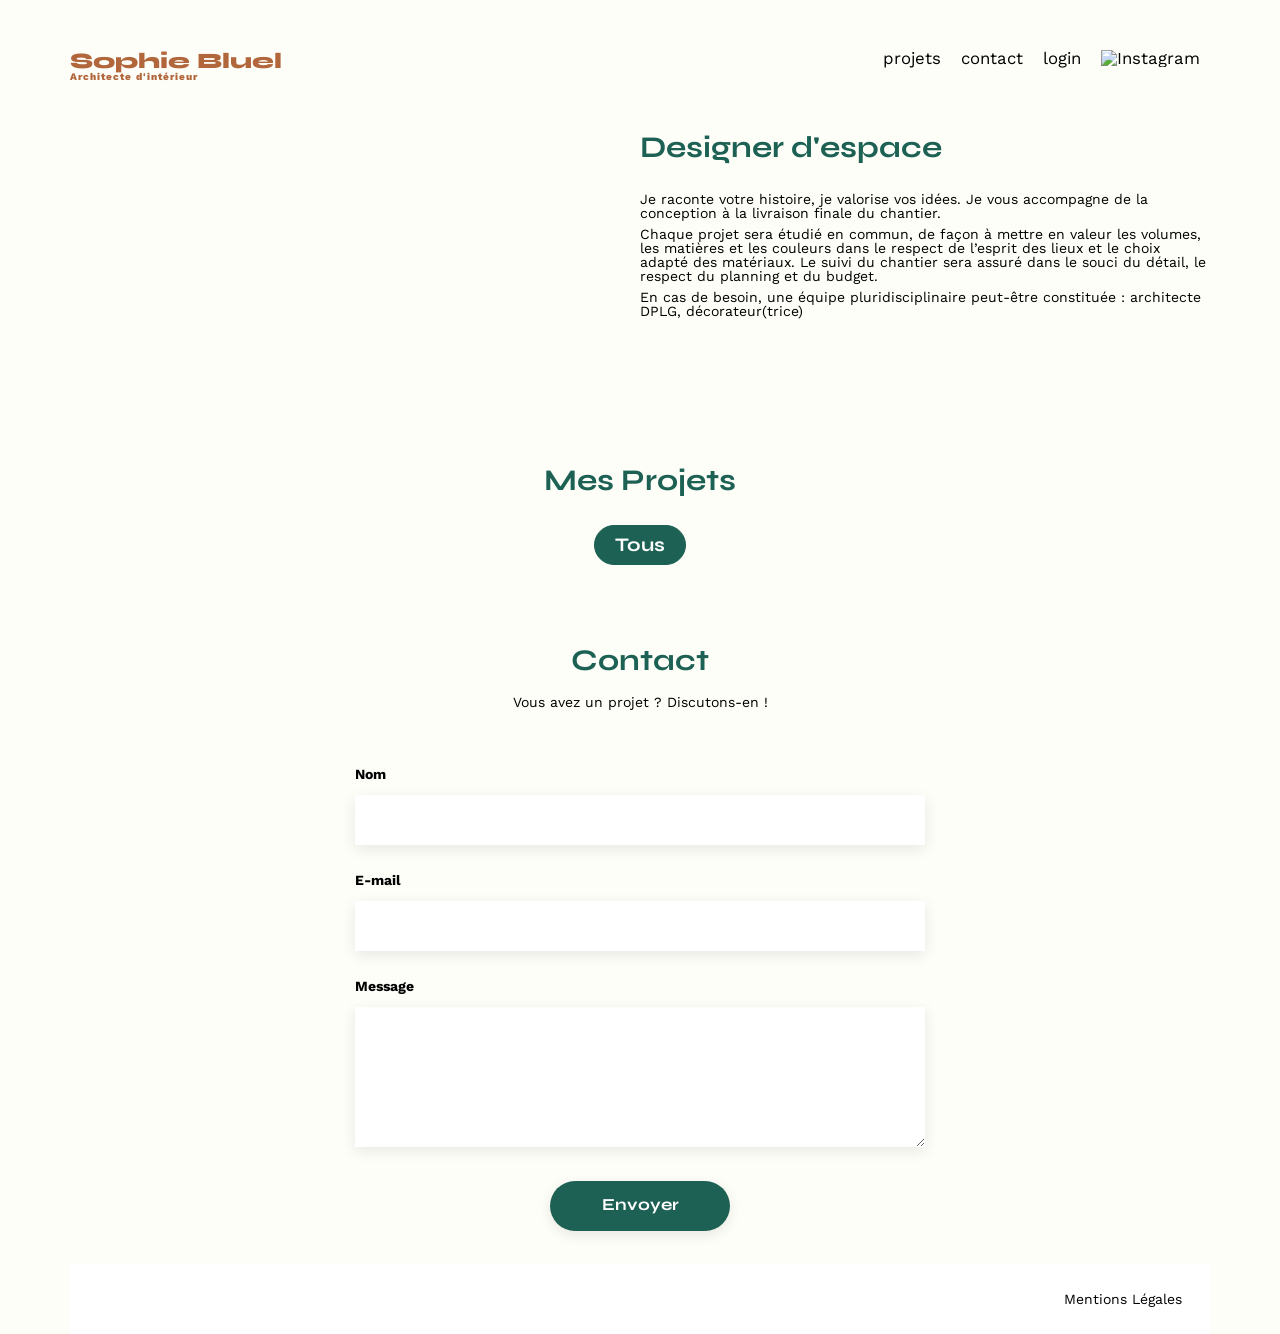
==== FrontEnd/index.html @ 00d51108 "Refactorisation de la page index.js : - Suppression d'une fonction en doublon. - Renommage de la fon" ====
<!DOCTYPE html>
<html lang="fr">

<head>
	<meta charset="UTF-8">
	<title>Sophie Bluel - Architecte d'intérieur</title>
	<meta name="viewport" content="width=device-width, initial-scale=1.0">
	<link rel="preconnect" href="https://fonts.googleapis.com">
	<link rel="preconnect" href="https://fonts.gstatic.com" crossorigin>
	<link href="https://fonts.googleapis.com/css2?family=Syne:wght@700;800&family=Work+Sans&display=swap"
		rel="stylesheet">
	<meta name="description" content="">
	<link rel="stylesheet" href="./assets/style.css">
	<script src="js/index.js" defer></script>
	<script src="js/modal.js" defer></script>
	<script src="https://kit.fontawesome.com/ea69997875.js" crossorigin="anonymous"></script>
</head>

<body>
	<header>
		<h1>Sophie Bluel <span>Architecte d'intérieur</span></h1>
		<nav>
			<ul>
				<li>projets</li>
				<li><a href="#contact">contact</a></li>
				<li class="log" id="login-link">login</li>
				<li><img src="./assets/icons/instagram.png" alt="Instagram"></li>
			</ul>
		</nav>
	</header>
	<main>
		<section id="introduction">
			<figure>
				<img src="./assets/images/sophie-bluel.png" alt="">
			</figure>
			<article>
				<h2>Designer d'espace</h2>
				<p>Je raconte votre histoire, je valorise vos idées. Je vous accompagne de la conception à la livraison finale
					du chantier.</p>
				<p>Chaque projet sera étudié en commun, de façon à mettre en valeur les volumes, les matières et les couleurs
					dans le respect de l’esprit des lieux et le choix adapté des matériaux. Le suivi du chantier sera assuré dans
					le souci du détail, le respect du planning et du budget.</p>
				<p>En cas de besoin, une équipe pluridisciplinaire peut-être constituée : architecte DPLG, décorateur(trice)</p>
			</article>
		</section>
		<section id="portfolio">
			<h2>Mes Projets</h2>
			<div id="modalContent">
				<section class="modalPortfolio">
					<span><i class="fa-solid fa-xmark"></i></span>
					<h3>Galerie Photo</h3>
					<div class="modalGallery">
					</div>
					<div class="container-button ">
						<button class="buttons">Ajouter une photo</button>
					</div>
				</section>
			</div>
			<div class="container-filtres">
				<button class="buttons-filtres active" id="0">Tous</button>
			</div>
			<div class="gallery">
			</div>
		</section>
		<section id="contact">
			<h2>Contact</h2>
			<p>Vous avez un projet ? Discutons-en !</p>
			<form action="#" method="post">
				<label for="name">Nom</label>
				<input type="text" name="name" id="name">
				<label for="email">E-mail</label>
				<input type="email" name="email" id="email">
				<label for="message">Message</label>
				<textarea name="message" id="message" cols="30" rows="10"></textarea>
				<input type="submit" value="Envoyer">
			</form>
		</section>
	</main>

	<footer>
		<nav>
			<ul>
				<li>Mentions Légales</li>
			</ul>
		</nav>
	</footer>
</body>

</html>
---- FrontEnd/assets/style.css ----
@charset "UTF-8";
* {
  margin: 0;
  padding: 0;
  border: 0;
  font-size: 100%;
  font: inherit;
  vertical-align: baseline;
}

/* HTML5 display-role reset for older browsers */
article,
aside,
details,
figcaption,
figure,
footer,
header,
hgroup,
menu,
nav,
section {
  display: block;
}

body {
  line-height: 1;
  background-color: #fefef8;
}

ol,
ul {
  list-style: none;
}

blockquote,
q {
  quotes: none;
}

blockquote:before,
blockquote:after,
q:before,
q:after {
  content: "";
  content: none;
}

table {
  border-collapse: collapse;
  border-spacing: 0;
}

section {
  margin: 50px 0;
}

h2 {
  font-family: "Syne";
  font-weight: 700;
  font-size: 30px;
  color: #1d6154;
}

body {
  max-width: 1140px;
  margin: auto;
  font-family: "Work Sans";
  font-size: 14px;
}

/** end reset css**/
header {
  display: flex;
  justify-content: space-between;
  margin: 50px 0;
}
header h1 {
  display: flex;
  flex-direction: column;
  font-family: "Syne";
  font-size: 22px;
  font-weight: 800;
  color: #b1663c;
}
header h1 span {
  font-family: "Work Sans";
  font-size: 10px;
  letter-spacing: 0.1em;
}
header nav ul {
  display: flex;
  align-items: center;
  list-style-type: none;
}
header nav ul li {
  padding: 0 10px;
  font-size: 1.2em;
}
header nav ul li img {
  height: 20px;
}
header nav ul li a {
  text-decoration: none;
  color: black;
}
header nav ul li a:hover {
  color: #b1663c;
}
header nav ul li:hover {
  color: #b1663c;
}

/****section contact formulaire********/
#contact {
  width: 50%;
  margin: auto;
}
#contact > * {
  text-align: center;
}
#contact h2 {
  margin-bottom: 20px;
}
#contact form {
  text-align: left;
  margin-top: 30px;
  display: flex;
  flex-direction: column;
}
#contact form input {
  height: 50px;
  font-size: 1.2em;
  border: none;
  box-shadow: 0px 4px 14px rgba(0, 0, 0, 0.09);
}
#contact form label {
  margin: 2em 0 1em 0;
  font-weight: 700;
}
#contact form textarea {
  border: none;
  box-shadow: 0px 4px 14px rgba(0, 0, 0, 0.09);
}
#contact form input[type=submit] {
  font-family: "Syne";
  font-weight: 700;
  color: white;
  background-color: #1d6154;
  margin: 2em auto;
  width: 180px;
  text-align: center;
  border-radius: 60px;
  cursor: pointer;
}

#introduction {
  display: flex;
  align-items: center;
  margin-bottom: 140px;
}
#introduction figure {
  flex: 1;
}
#introduction figure img {
  display: block;
  width: 80%;
}
#introduction article {
  flex: 1;
}
#introduction article h2 {
  margin-bottom: 1em;
}
#introduction article p {
  margin-bottom: 0.5em;
}

#portfolio {
  /*Préparation des filtres*/
}
#portfolio h2 {
  text-align: center;
}
#portfolio .container-filtres {
  display: flex;
  justify-content: center;
  align-items: center;
  gap: 15px;
  height: 100px;
}
#portfolio .container-filtres .buttons-filtres {
  background-color: #fefef8;
  padding: 9px 20px;
  border: 1px solid #1d6154;
  border-radius: 25px;
  color: #1d6154;
  font-weight: 700;
  font-size: 1.2rem;
  font-family: Syne;
  cursor: pointer;
}
#portfolio .container-filtres .active {
  background-color: #1d6154;
  color: white;
}
#portfolio .gallery {
  width: 100%;
  display: grid;
  grid-template-columns: 1fr 1fr 1fr;
  grid-column-gap: 20px;
  grid-row-gap: 20px;
}
#portfolio .gallery img {
  width: 100%;
}

/****************Utilisateur conectée****************/
.div-edit {
  display: flex;
  justify-content: center;
  align-items: center;
  margin-bottom: 5em;
  gap: 10px;
}
.div-edit span {
  cursor: pointer;
}

footer {
  display: flex;
  justify-content: flex-end;
  align-items: center;
  background-color: #ffffff;
}
footer nav ul {
  display: flex;
  justify-content: flex-end;
  margin: 2em;
}

/******************Page login************************/
/*lien Mot de passe oublié du form de conexion*/
.main-login {
  height: 750px;
}

.form__lien {
  color: black;
  font-weight: 700;
}

.center {
  display: flex;
  justify-content: center;
}

.errorLogin {
  color: #ff0000;
}

#login-link {
  cursor: pointer;
}

/*Mode admin editeur*/
.admin-edit {
  display: flex;
  justify-content: center;
  align-items: center;
  background-color: black;
  height: 50px;
}
.admin-edit p {
  color: white;
}

#modalContent {
  display: none;
  justify-content: center;
  align-items: center;
  position: fixed;
  z-index: 2;
  left: 0;
  top: 0;
  width: 100%;
  height: 100%;
  overflow: auto;
  background-color: rgba(0, 0, 0, 0.4);
}

.modalPortfolio {
  display: flex;
  flex-direction: column;
  justify-content: center;
  align-items: center;
  justify-content: space-evenly;
  background-color: white;
  border-radius: 5px;
  width: 35%;
  position: relative;
}
.modalPortfolio span {
  position: absolute;
  top: 30px;
  right: 30px;
}
.modalPortfolio span .fa-xmark {
  font-size: 1.5rem;
  cursor: pointer;
}
.modalPortfolio h3 {
  margin-top: 60px;
  font-weight: bold;
  font-size: 1.5rem;
}
.modalPortfolio h2 {
  margin-top: 50px;
  color: black;
  font-size: 26px;
  font-family: Work Sans;
  font-weight: 400;
  margin-bottom: 50px;
}
.modalPortfolio .modalGallery {
  width: 65%;
  display: grid;
  grid-template-columns: 1fr 1fr 1fr 1fr 1fr;
  grid-column-gap: 10px;
  grid-row-gap: 30px;
  margin-bottom: 60px;
  margin-top: 60px;
}
.modalPortfolio .modalGallery figure {
  width: 100%;
  position: relative;
}
.modalPortfolio .modalGallery figure span {
  display: block;
  display: flex;
  justify-content: center;
  align-items: center;
  position: absolute;
  top: 5px;
  right: 5px;
  background-color: black;
  height: 18px;
  width: 18px;
  border-radius: 2px;
  cursor: pointer;
}
.modalPortfolio .modalGallery figure span .fa-trash-can {
  color: white;
  font-size: 0.6rem;
}
.modalPortfolio .modalGallery img {
  width: 100%;
  height: 100%;
}

.container-button {
  display: flex;
  justify-content: center;
  align-items: center;
  height: 100px;
  width: 65%;
  border-top: 1px solid gray;
}
.container-button .buttons {
  background-color: #1d6154;
  padding: 9px 50px;
  border-radius: 25px;
  color: white;
  font-weight: 700;
  font-size: 1.2rem;
  font-family: Syne;
  cursor: pointer;
}
.container-button .buttons:hover {
  background-color: white;
  border: 1px solid #1d6154;
  color: #1d6154;
}

/*# sourceMappingURL=style.css.map */
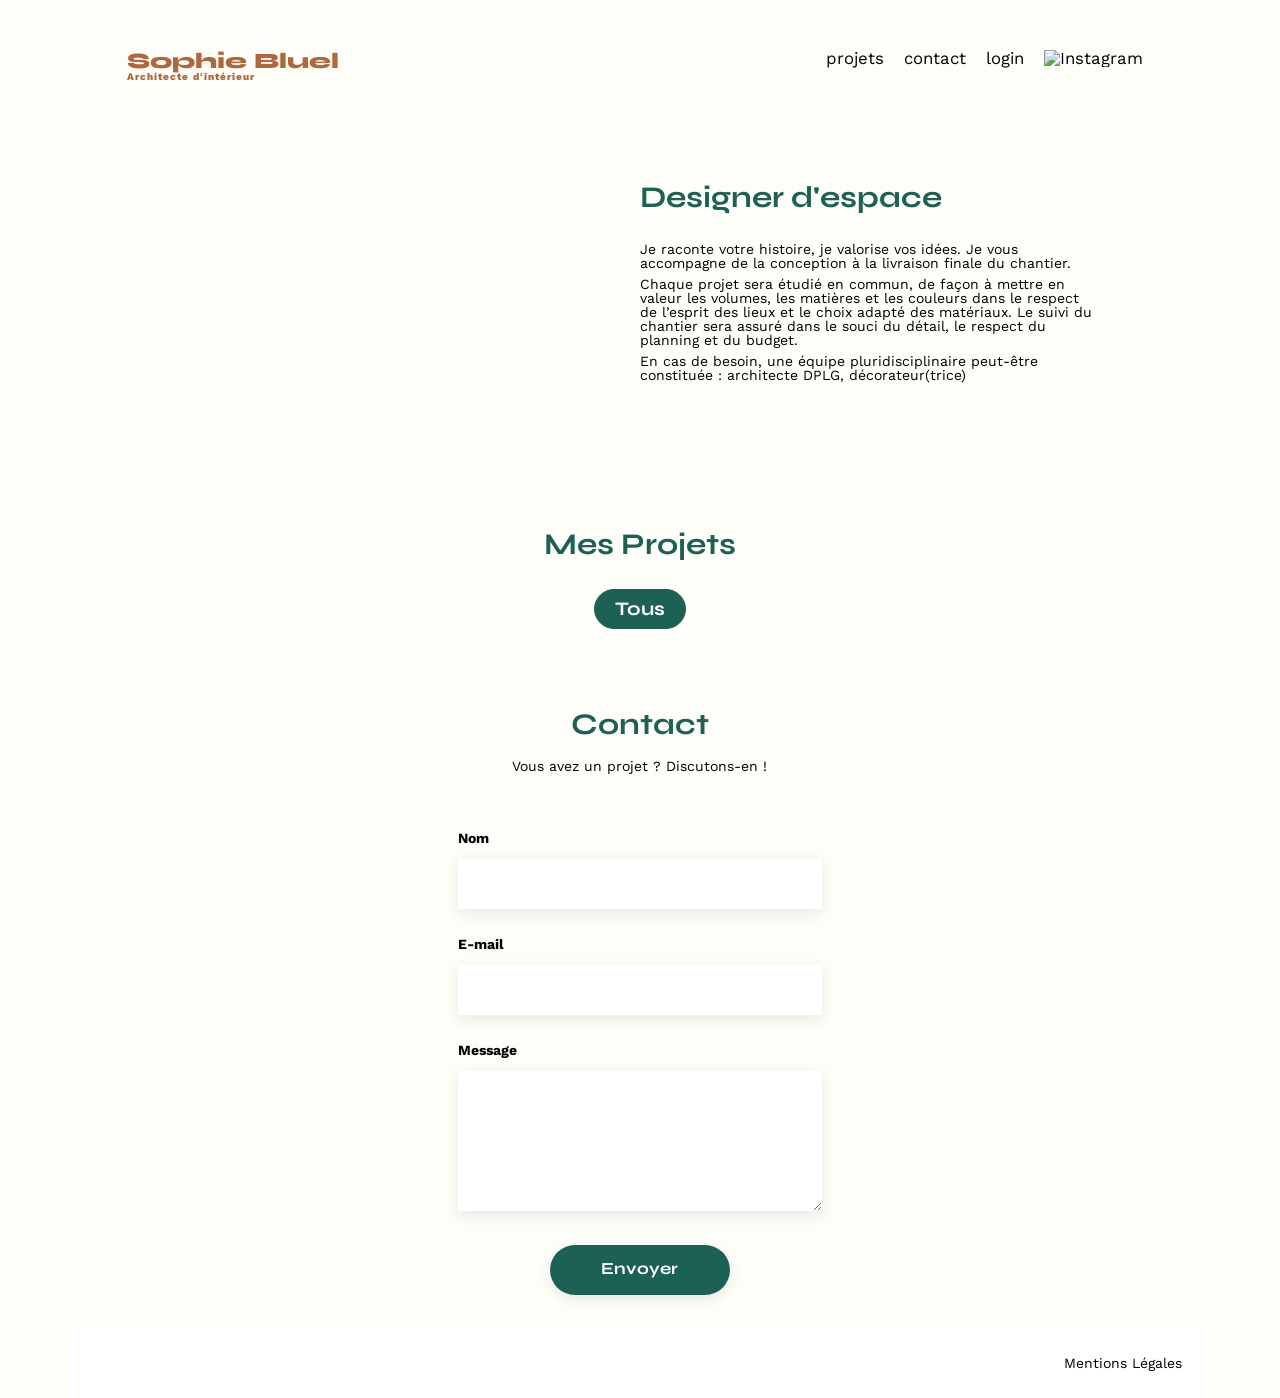
==== commit 979f2331: "Correction du FormData avec les bons champs 'name' dans le HTML pour utiliser FormData correctement." ====
--- a/FrontEnd/index.html
+++ b/FrontEnd/index.html
@@ -49,11 +49,35 @@
 				<section class="modalPortfolio">
 					<span><i class="fa-solid fa-xmark"></i></span>
 					<h3>Galerie Photo</h3>
-					<div class="modalGallery">
+					<div class="container-gallery-button">
+						<div class="modalGallery">
+						</div>
+						<div class="container-button ">
+							<button class="buttons">Ajouter une photo</button>
+						</div>
 					</div>
-					<div class="container-button ">
-						<button class="buttons">Ajouter une photo</button>
-					</div>
+				</section>
+				<section class="modalAddWorks">
+					<span class="arrow-left"><i class="fa-solid fa-arrow-left"></i></span>
+					<span class="xmark"><i class="fa-solid fa-xmark"></i></span>
+					<h3>Ajout photo</h3>
+					<form id="formAddWorks">
+						<div class="containerAddPhoto">
+							<i class="fa-regular fa-image"></i>
+							<label for="file" class="labelFile">+ Ajouter photo</label>
+							<p>jpg,png : 4mo max</p>
+							<input type="file" name="image" id="file" accept="image/jpg, image/png" required>
+							<img id="previewImage" src="#" alt="Aperçu de l'image">
+						</div>
+						<label for="title">Titre</label>
+						<input type="text" name="title" id="title" required>
+						<label for="categoryInput">Catégorie</label>
+						<select list="categories" id="categoryInput" name="category" required>
+						</select>
+						<div class="container-button-add-work ">
+							<button type="submit" class="button-add-work">Valider</button>
+						</div>
+					</form>
 				</section>
 			</div>
 			<div class="container-filtres">
--- a/FrontEnd/assets/style.css
+++ b/FrontEnd/assets/style.css
@@ -26,6 +26,13 @@
 body {
   line-height: 1;
   background-color: #fefef8;
+  display: flex;
+  flex-direction: column;
+  align-items: center;
+}
+
+main {
+  width: 80%;
 }
 
 ol,
@@ -74,6 +81,7 @@
   display: flex;
   justify-content: space-between;
   margin: 50px 0;
+  width: 90%;
 }
 header h1 {
   display: flex;
@@ -111,9 +119,22 @@
   color: #b1663c;
 }
 
+/*Mode admin editeur*/
+.admin-edit {
+  display: flex;
+  justify-content: center;
+  align-items: center;
+  background-color: black;
+  height: 50px;
+  width: 100%;
+}
+.admin-edit p {
+  color: white;
+}
+
 /****section contact formulaire********/
 #contact {
-  width: 50%;
+  width: 40%;
   margin: auto;
 }
 #contact > * {
@@ -178,6 +199,7 @@
 
 #portfolio {
   /*Préparation des filtres*/
+  /****************Utilisateur conectée****************/
 }
 #portfolio h2 {
   text-align: center;
@@ -214,16 +236,14 @@
 #portfolio .gallery img {
   width: 100%;
 }
-
-/****************Utilisateur conectée****************/
-.div-edit {
+#portfolio .div-edit {
   display: flex;
   justify-content: center;
   align-items: center;
   margin-bottom: 5em;
   gap: 10px;
 }
-.div-edit span {
+#portfolio .div-edit span {
   cursor: pointer;
 }
 
@@ -232,6 +252,7 @@
   justify-content: flex-end;
   align-items: center;
   background-color: #ffffff;
+  width: 100%;
 }
 footer nav ul {
   display: flex;
@@ -242,7 +263,13 @@
 /******************Page login************************/
 /*lien Mot de passe oublié du form de conexion*/
 .main-login {
-  height: 750px;
+  min-height: 650px;
+  margin-top: 90px;
+}
+.main-login #contact form input[type=submit] {
+  height: 100%;
+  padding: 10px 0px;
+  font-size: 0.85rem;
 }
 
 .form__lien {
@@ -261,18 +288,6 @@
 
 #login-link {
   cursor: pointer;
-}
-
-/*Mode admin editeur*/
-.admin-edit {
-  display: flex;
-  justify-content: center;
-  align-items: center;
-  background-color: black;
-  height: 50px;
-}
-.admin-edit p {
-  color: white;
 }
 
 #modalContent {
@@ -297,8 +312,11 @@
   justify-content: space-evenly;
   background-color: white;
   border-radius: 5px;
-  width: 35%;
+  width: 32%;
+  height: 66%;
   position: relative;
+  min-height: 500px;
+  min-width: 300px;
 }
 .modalPortfolio span {
   position: absolute;
@@ -310,7 +328,7 @@
   cursor: pointer;
 }
 .modalPortfolio h3 {
-  margin-top: 60px;
+  margin-top: 10px;
   font-weight: bold;
   font-size: 1.5rem;
 }
@@ -322,20 +340,28 @@
   font-weight: 400;
   margin-bottom: 50px;
 }
-.modalPortfolio .modalGallery {
-  width: 65%;
+.modalPortfolio .container-gallery-button {
+  display: flex;
+  flex-direction: column;
+  justify-content: space-between;
+  height: 80%;
+  width: 70%;
+}
+.modalPortfolio .container-gallery-button .modalGallery {
+  width: 100%;
+  height: 50%;
   display: grid;
   grid-template-columns: 1fr 1fr 1fr 1fr 1fr;
+  grid-template-rows: 40% 40% 40%;
   grid-column-gap: 10px;
   grid-row-gap: 30px;
-  margin-bottom: 60px;
-  margin-top: 60px;
-}
-.modalPortfolio .modalGallery figure {
-  width: 100%;
+}
+.modalPortfolio .container-gallery-button .modalGallery figure {
+  width: 100%;
+  height: 100%;
   position: relative;
 }
-.modalPortfolio .modalGallery figure span {
+.modalPortfolio .container-gallery-button .modalGallery figure span {
   display: block;
   display: flex;
   justify-content: center;
@@ -347,39 +373,159 @@
   height: 18px;
   width: 18px;
   border-radius: 2px;
-  cursor: pointer;
-}
-.modalPortfolio .modalGallery figure span .fa-trash-can {
+}
+.modalPortfolio .container-gallery-button .modalGallery figure span .fa-trash-can {
   color: white;
   font-size: 0.6rem;
-}
-.modalPortfolio .modalGallery img {
+  cursor: pointer;
+}
+.modalPortfolio .container-gallery-button .modalGallery img {
   width: 100%;
   height: 100%;
 }
-
-.container-button {
-  display: flex;
-  justify-content: center;
-  align-items: center;
-  height: 100px;
-  width: 65%;
+.modalPortfolio .container-gallery-button .container-button {
+  display: flex;
+  justify-content: center;
+  align-items: center;
+  height: 20%;
+  width: 100%;
   border-top: 1px solid gray;
 }
-.container-button .buttons {
+.modalPortfolio .container-gallery-button .container-button .buttons {
   background-color: #1d6154;
   padding: 9px 50px;
   border-radius: 25px;
   color: white;
   font-weight: 700;
-  font-size: 1.2rem;
+  font-size: 1rem;
   font-family: Syne;
   cursor: pointer;
 }
-.container-button .buttons:hover {
+.modalPortfolio .container-gallery-button .container-button .buttons:hover {
   background-color: white;
   border: 1px solid #1d6154;
   color: #1d6154;
 }
 
+.modalAddWorks {
+  display: none;
+  flex-direction: column;
+  justify-content: space-around;
+  align-items: center;
+  min-height: 500px;
+  min-width: 300px;
+  background-color: white;
+  border-radius: 5px;
+  position: relative;
+  width: 32%;
+  height: 66%;
+}
+.modalAddWorks .arrow-left {
+  position: absolute;
+  top: 30px;
+  left: 15px;
+}
+.modalAddWorks .arrow-left .fa-arrow-left {
+  font-size: 1.5rem;
+  cursor: pointer;
+}
+.modalAddWorks .xmark {
+  position: absolute;
+  top: 30px;
+  right: 15px;
+}
+.modalAddWorks .xmark .fa-xmark {
+  font-size: 1.5rem;
+  cursor: pointer;
+}
+.modalAddWorks h3 {
+  margin-top: 60px;
+  font-weight: bold;
+  font-size: 1.5rem;
+}
+.modalAddWorks form {
+  display: flex;
+  justify-content: center;
+  flex-direction: column;
+  height: 80%;
+  width: 80%;
+  gap: 20px;
+}
+.modalAddWorks form .containerAddPhoto {
+  display: flex;
+  position: relative;
+  flex-direction: column;
+  justify-content: center;
+  align-items: center;
+  height: 30%;
+  background-color: #e8f1f6;
+  gap: 10px;
+}
+.modalAddWorks form .containerAddPhoto img {
+  display: none;
+  max-width: 100%;
+  height: 100%;
+  z-index: 2;
+  position: absolute;
+}
+.modalAddWorks form .containerAddPhoto .fa-image {
+  font-size: 4rem;
+  color: #b9c5cc;
+}
+.modalAddWorks form .containerAddPhoto .labelFile {
+  display: block;
+  display: flex;
+  align-items: center;
+  background-color: #b9c5cc;
+  border-radius: 15px;
+  height: 30px;
+  padding: 0 20px;
+  color: #306685;
+  cursor: pointer;
+}
+.modalAddWorks form .containerAddPhoto input {
+  opacity: 0;
+}
+.modalAddWorks form #title {
+  box-shadow: 0px 4px 14px rgba(0, 0, 0, 0.09);
+  height: 8%;
+}
+.modalAddWorks form #categoryInput {
+  box-shadow: 0px 4px 14px rgba(0, 0, 0, 0.09);
+  height: 8%;
+}
+.modalAddWorks form .container-button-add-work {
+  display: flex;
+  justify-content: center;
+  align-items: center;
+  height: 100px;
+  width: 100%;
+  border-top: 1px solid gray;
+}
+.modalAddWorks form .container-button-add-work .buttonValidForm {
+  background-color: #1d6154;
+  padding: 9px 50px;
+  border-radius: 25px;
+  color: white;
+  font-weight: 700;
+  font-size: 1rem;
+  font-family: Syne;
+  cursor: pointer;
+}
+.modalAddWorks form .container-button-add-work .button-add-work {
+  background-color: #a7a7a7;
+  padding: 9px 50px;
+  border-radius: 25px;
+  color: white;
+  font-weight: 700;
+  font-size: 1rem;
+  font-family: Syne;
+  cursor: pointer;
+}
+.modalAddWorks form .container-button-add-work .button-add-work:hover {
+  background-color: white;
+  border: 1px solid #1d6154;
+  color: #1d6154;
+}
+
 /*# sourceMappingURL=style.css.map */
